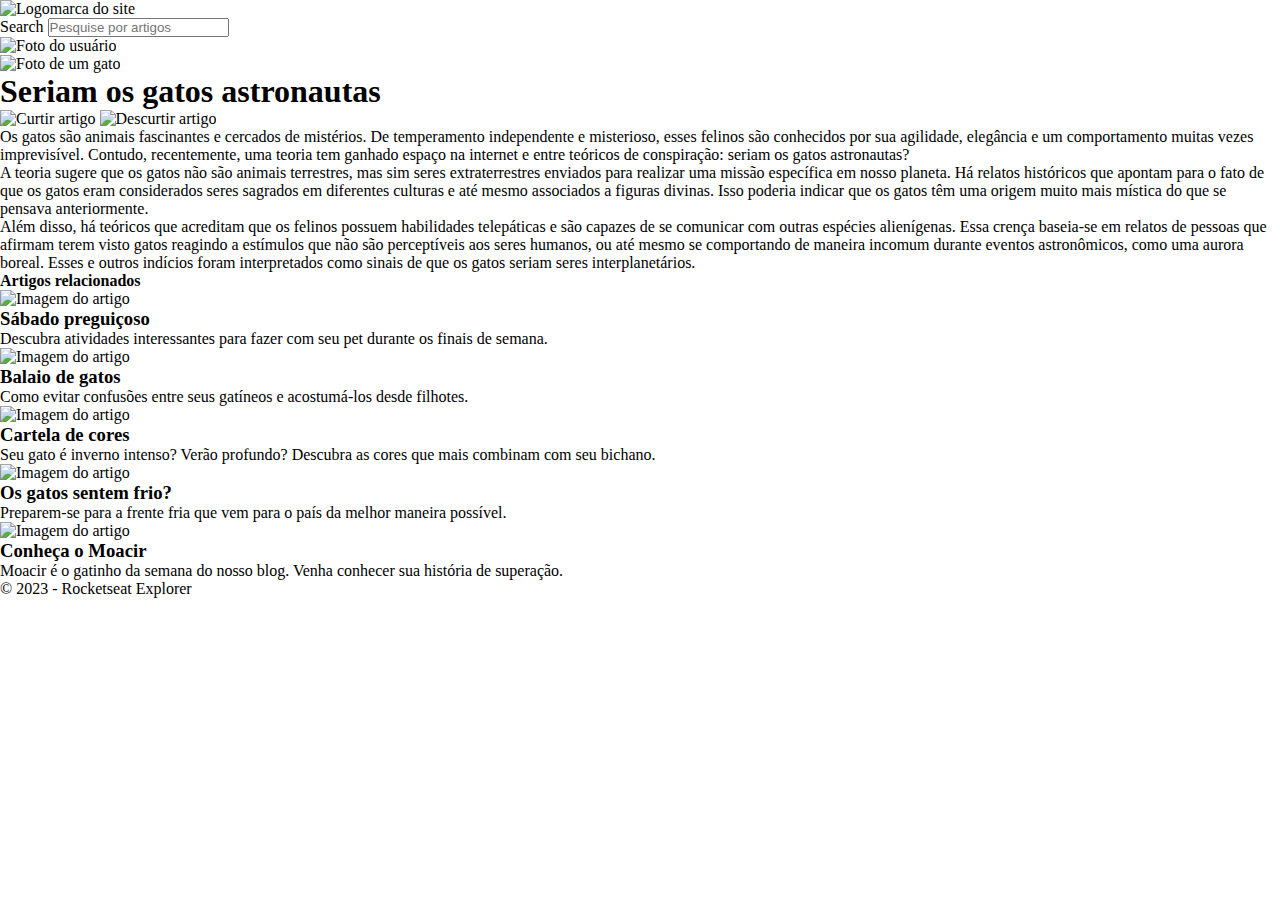
==== layout-html-css-04/index.html @ a087661b "feat criação de estrutura html para blog de gatos" ====
<!DOCTYPE html>
<html lang="pt-br">
  <head>
    <meta charset="UTF-8" />
    <meta name="viewport" content="width=device-width, initial-scale=1.0" />
    <link rel="stylesheet" href="./style.css" />
    <title>Cats Blog</title>
  </head>
  <body>
    <div id="app">
      <header>
        <nav>
          <img id="logo" src="" alt="Logomarca do site" />
          <form>
            <div class="input-wrapper">
              <label for="search">Search</label>
              <input
                type="text"
                id="search"
                placeholder="Pesquise por artigos"
              />
            </div>
          </form>
          <img id="avatar" src="" alt="Foto do usuário" />
        </nav>
      </header>
      <main>
        <img src="" alt="Foto de um gato" />
        <div class="container">
          <section>
            <h1>Seriam os gatos astronautas</h1>
            <div class="curtir-artigo">
              <img class="like-deslike" src="" alt="Curtir artigo" />
              <img class="like-deslike" src="" alt="Descurtir artigo" />
            </div>
            <p>
              Os gatos são animais fascinantes e cercados de mistérios. De
              temperamento independente e misterioso, esses felinos são
              conhecidos por sua agilidade, elegância e um comportamento muitas
              vezes imprevisível. Contudo, recentemente, uma teoria tem ganhado
              espaço na internet e entre teóricos de conspiração: seriam os
              gatos astronautas?
              <br />
              A teoria sugere que os gatos não são animais terrestres, mas sim
              seres extraterrestres enviados para realizar uma missão específica
              em nosso planeta. Há relatos históricos que apontam para o fato de
              que os gatos eram considerados seres sagrados em diferentes
              culturas e até mesmo associados a figuras divinas. Isso poderia
              indicar que os gatos têm uma origem muito mais mística do que se
              pensava anteriormente.
              <br />
              Além disso, há teóricos que acreditam que os felinos possuem
              habilidades telepáticas e são capazes de se comunicar com outras
              espécies alienígenas. Essa crença baseia-se em relatos de pessoas
              que afirmam terem visto gatos reagindo a estímulos que não são
              perceptíveis aos seres humanos, ou até mesmo se comportando de
              maneira incomum durante eventos astronômicos, como uma aurora
              boreal. Esses e outros indícios foram interpretados como sinais de
              que os gatos seriam seres interplanetários.
            </p>
          </section>
          <aside>
            <strong>Artigos relacionados</strong>
            <div class="article">
              <img src="" alt="Imagem do artigo" />
              <h3>Sábado preguiçoso</h3>
              <p>
                Descubra atividades interessantes para fazer com seu pet durante
                os finais de semana.
              </p>
            </div>
            <div class="article">
              <img src="" alt="Imagem do artigo" />
              <h3>Balaio de gatos</h3>
              <p>
                Como evitar confusões entre seus gatíneos e acostumá-los desde
                filhotes.
              </p>
            </div>
            <div class="article">
              <img src="" alt="Imagem do artigo" />
              <h3>Cartela de cores</h3>
              <p>
                Seu gato é inverno intenso? Verão profundo? Descubra as cores
                que mais combinam com seu bichano.
              </p>
            </div>
            <div class="article">
              <img src="" alt="Imagem do artigo" />
              <h3>Os gatos sentem frio?</h3>
              <p>
                Preparem-se para a frente fria que vem para o país da melhor
                maneira possível.
              </p>
            </div>
            <div class="article">
              <img src="" alt="Imagem do artigo" />
              <h3>Conheça o Moacir</h3>
              <p>
                Moacir é o gatinho da semana do nosso blog. Venha conhecer sua
                história de superação.
              </p>
            </div>
          </aside>
        </div>
      </main>
      <footer>© 2023 - Rocketseat Explorer</footer>
    </div>
  </body>
</html>
---- layout-html-css-04/style.css ----
* {
  margin: 0;
  padding: 0;
  box-sizing: border-box;

  -webkit-font-smoothing: antialiased;
  -moz-osx-font-smoothing: grayscale;
}

:root {
  font-size: 62.5%;
}

body {
  font-size: 1.6rem;
}
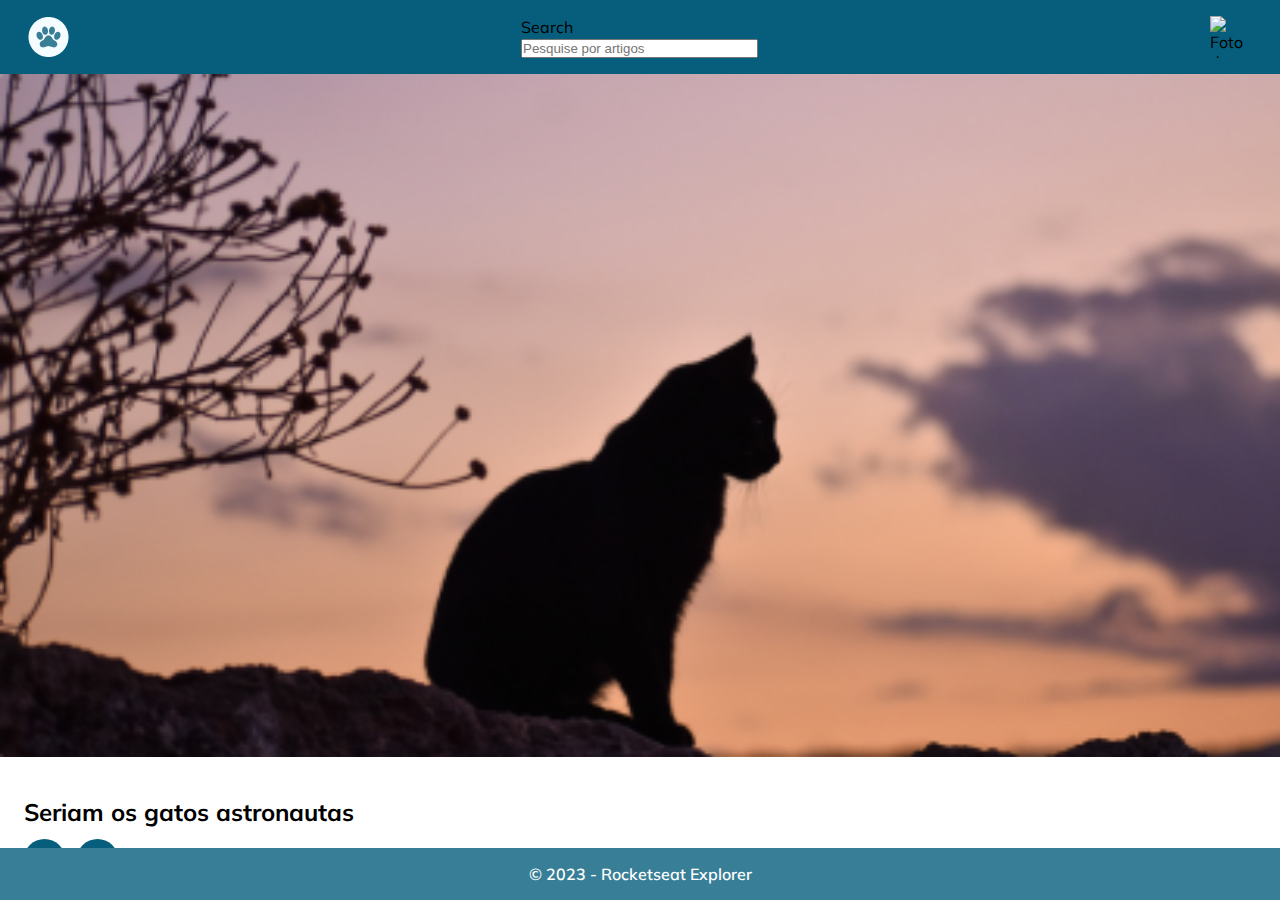
==== commit 99e1adca: "feat estilização mobile-first do blog" ====
--- a/layout-html-css-04/index.html
+++ b/layout-html-css-04/index.html
@@ -1,6 +1,13 @@
 <!DOCTYPE html>
 <html lang="pt-br">
   <head>
+    <link rel="preconnect" href="https://fonts.googleapis.com" />
+    <link rel="preconnect" href="https://fonts.gstatic.com" crossorigin />
+    <link
+      href="https://fonts.googleapis.com/css2?family=Mulish:wght@400;600;700&display=swap"
+      rel="stylesheet"
+    />
+
     <meta charset="UTF-8" />
     <meta name="viewport" content="width=device-width, initial-scale=1.0" />
     <link rel="stylesheet" href="./style.css" />
@@ -10,7 +17,7 @@
     <div id="app">
       <header>
         <nav>
-          <img id="logo" src="" alt="Logomarca do site" />
+          <img id="logo" src="./assets/paw.png" alt="Logomarca do site" />
           <form>
             <div class="input-wrapper">
               <label for="search">Search</label>
@@ -21,17 +28,33 @@
               />
             </div>
           </form>
-          <img id="avatar" src="" alt="Foto do usuário" />
+          <img
+            id="avatar"
+            src="https://randomuser.me/api/portraits/women/6.jpg"
+            alt="Foto do usuário"
+          />
         </nav>
       </header>
       <main>
-        <img src="" alt="Foto de um gato" />
+        <img src="./assets/main-photo.png" alt="Foto de um gato" />
         <div class="container">
           <section>
             <h1>Seriam os gatos astronautas</h1>
             <div class="curtir-artigo">
-              <img class="like-deslike" src="" alt="Curtir artigo" />
-              <img class="like-deslike" src="" alt="Descurtir artigo" />
+              <div class="like-dislike-btn">
+                <img
+                  class="like-deslike"
+                  src="./assets/like.svg"
+                  alt="Curtir artigo"
+                />
+              </div>
+              <div class="like-dislike-btn">
+                <img
+                  class="like-deslike"
+                  src="./assets/dislike.svg"
+                  alt="Descurtir artigo"
+                />
+              </div>
             </div>
             <p>
               Os gatos são animais fascinantes e cercados de mistérios. De
@@ -48,7 +71,8 @@
               culturas e até mesmo associados a figuras divinas. Isso poderia
               indicar que os gatos têm uma origem muito mais mística do que se
               pensava anteriormente.
-              <br />
+            </p>
+            <p>
               Além disso, há teóricos que acreditam que os felinos possuem
               habilidades telepáticas e são capazes de se comunicar com outras
               espécies alienígenas. Essa crença baseia-se em relatos de pessoas
@@ -62,7 +86,7 @@
           <aside>
             <strong>Artigos relacionados</strong>
             <div class="article">
-              <img src="" alt="Imagem do artigo" />
+              <img src="./assets/cat01.png" alt="Imagem do artigo" />
               <h3>Sábado preguiçoso</h3>
               <p>
                 Descubra atividades interessantes para fazer com seu pet durante
@@ -70,7 +94,7 @@
               </p>
             </div>
             <div class="article">
-              <img src="" alt="Imagem do artigo" />
+              <img src="./assets/cat02.png" alt="Imagem do artigo" />
               <h3>Balaio de gatos</h3>
               <p>
                 Como evitar confusões entre seus gatíneos e acostumá-los desde
@@ -78,7 +102,7 @@
               </p>
             </div>
             <div class="article">
-              <img src="" alt="Imagem do artigo" />
+              <img src="./assets/cat03.png" alt="Imagem do artigo" />
               <h3>Cartela de cores</h3>
               <p>
                 Seu gato é inverno intenso? Verão profundo? Descubra as cores
@@ -86,7 +110,7 @@
               </p>
             </div>
             <div class="article">
-              <img src="" alt="Imagem do artigo" />
+              <img src="./assets/cat04.png" alt="Imagem do artigo" />
               <h3>Os gatos sentem frio?</h3>
               <p>
                 Preparem-se para a frente fria que vem para o país da melhor
@@ -94,7 +118,7 @@
               </p>
             </div>
             <div class="article">
-              <img src="" alt="Imagem do artigo" />
+              <img src="./assets/cat05.png" alt="Imagem do artigo" />
               <h3>Conheça o Moacir</h3>
               <p>
                 Moacir é o gatinho da semana do nosso blog. Venha conhecer sua
--- a/layout-html-css-04/style.css
+++ b/layout-html-css-04/style.css
@@ -9,8 +9,155 @@
 
 :root {
   font-size: 62.5%;
+
+  --color-base-white: #fff;
+
+  --color-base-black-400: #121214;
+  --color-base-black-700: #202024;
+
+  --color-base-green-400: #387e96;
+  --color-base-green-700: #065e7c;
 }
 
 body {
   font-size: 1.6rem;
+  font-family: "Mulish", sans-serif;
 }
+
+#app {
+  display: grid;
+  grid-template-rows: max-content 1fr max-content;
+
+  height: 100vh;
+}
+
+header {
+  background-color: var(--color-base-green-700);
+
+  padding: 1.6rem 2.8rem;
+}
+
+header nav {
+  display: flex;
+  align-items: center;
+  justify-content: space-between;
+  gap: 1.6rem;
+}
+
+.input-wrapper input {
+  width: 100%;
+}
+
+#avatar {
+  width: 4.2rem;
+  height: 4.2rem;
+}
+
+main {
+  background-color: #fff;
+
+  width: 100%;
+  overflow-x: hidden;
+}
+
+main > img {
+  width: 105%;
+
+  margin-bottom: 3.2rem;
+}
+
+.container {
+  margin-inline: 2.4rem;
+}
+
+main h1,
+aside strong {
+  font-size: 2.4rem;
+  font-weight: 700;
+  line-height: 160%;
+}
+
+main h1 {
+  margin-bottom: 0.8rem;
+}
+
+.curtir-artigo {
+  display: flex;
+  align-items: center;
+  gap: 1.2rem;
+
+  margin-bottom: 3.2rem;
+}
+
+.like-dislike-btn {
+  background-color: var(--color-base-green-700);
+
+  padding: 1.2rem 1.2rem 0.8rem;
+  border-radius: 50%;
+}
+
+main p {
+  font-weight: 400;
+  line-height: 160%;
+
+  margin-bottom: 3rem;
+}
+
+aside strong {
+  display: block;
+}
+
+aside {
+  display: grid;
+  gap: 3.2rem;
+
+  margin-bottom: 4rem;
+}
+
+.article {
+  max-height: 90px;
+
+  display: grid;
+  grid-template-columns: max-content 1fr;
+  grid-template-areas:
+    "a b b "
+    "a c c"
+    "a c c";
+  gap: 0 1.6rem;
+
+  overflow-y: hidden;
+}
+
+.article img {
+  aspect-ratio: 16/9;
+  object-fit: cover;
+
+  align-self: flex-start;
+  grid-area: a;
+
+  border-radius: 0.6rem;
+}
+
+.article h3 {
+  grid-area: b;
+
+  font-size: 1.8rem;
+}
+
+.article p {
+  grid-area: c;
+  align-self: center;
+
+  font-size: 1.4rem;
+}
+
+footer {
+  background-color: var(--color-base-green-400);
+  color: var(--color-base-white);
+
+  text-align: center;
+
+  padding: 1.6rem;
+  font-weight: 600;
+  line-height: normal;
+}
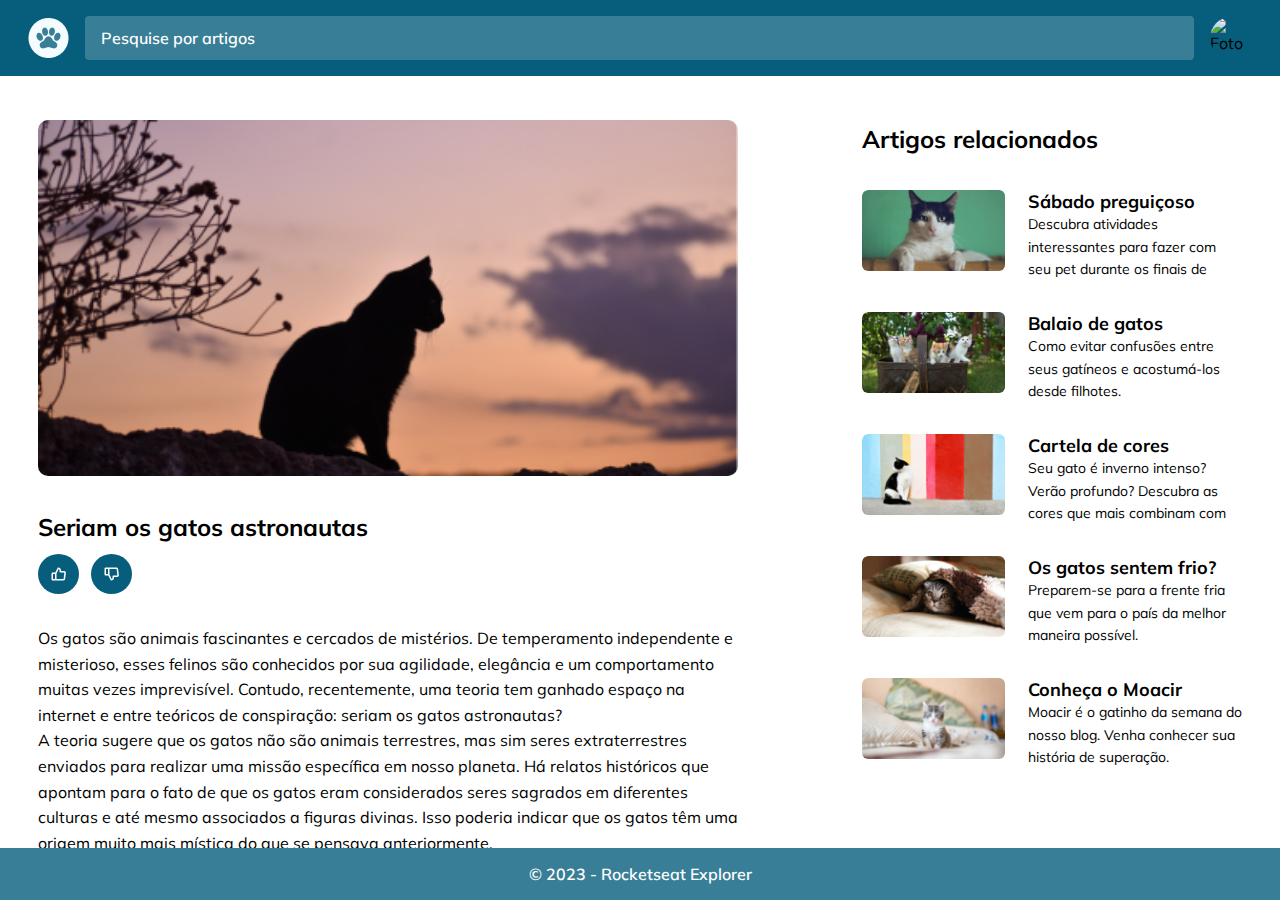
==== commit 696817f1: "feat responsividade para desktop" ====
--- a/layout-html-css-04/index.html
+++ b/layout-html-css-04/index.html
@@ -37,7 +37,7 @@
       </header>
       <main>
         <img src="./assets/main-photo.png" alt="Foto de um gato" />
-        <div class="container">
+      
           <section>
             <h1>Seriam os gatos astronautas</h1>
             <div class="curtir-artigo">
@@ -86,7 +86,9 @@
           <aside>
             <strong>Artigos relacionados</strong>
             <div class="article">
-              <img src="./assets/cat01.png" alt="Imagem do artigo" />
+              <div class="img-container">
+                <img src="./assets/cat01.png" alt="Imagem do artigo" />
+              </div>
               <h3>Sábado preguiçoso</h3>
               <p>
                 Descubra atividades interessantes para fazer com seu pet durante
@@ -94,7 +96,9 @@
               </p>
             </div>
             <div class="article">
-              <img src="./assets/cat02.png" alt="Imagem do artigo" />
+              <div class="img-container">
+                <img src="./assets/cat02.png" alt="Imagem do artigo" />
+              </div>
               <h3>Balaio de gatos</h3>
               <p>
                 Como evitar confusões entre seus gatíneos e acostumá-los desde
@@ -102,7 +106,9 @@
               </p>
             </div>
             <div class="article">
-              <img src="./assets/cat03.png" alt="Imagem do artigo" />
+              <div class="img-container">
+                <img src="./assets/cat03.png" alt="Imagem do artigo" />
+              </div>
               <h3>Cartela de cores</h3>
               <p>
                 Seu gato é inverno intenso? Verão profundo? Descubra as cores
@@ -110,7 +116,9 @@
               </p>
             </div>
             <div class="article">
-              <img src="./assets/cat04.png" alt="Imagem do artigo" />
+              <div class="img-container">
+                <img src="./assets/cat04.png" alt="Imagem do artigo" />
+              </div>
               <h3>Os gatos sentem frio?</h3>
               <p>
                 Preparem-se para a frente fria que vem para o país da melhor
@@ -118,7 +126,9 @@
               </p>
             </div>
             <div class="article">
-              <img src="./assets/cat05.png" alt="Imagem do artigo" />
+              <div class="img-container">
+                <img src="./assets/cat05.png" alt="Imagem do artigo" />
+              </div>
               <h3>Conheça o Moacir</h3>
               <p>
                 Moacir é o gatinho da semana do nosso blog. Venha conhecer sua
@@ -126,7 +136,7 @@
               </p>
             </div>
           </aside>
-        </div>
+  
       </main>
       <footer>© 2023 - Rocketseat Explorer</footer>
     </div>
--- a/layout-html-css-04/style.css
+++ b/layout-html-css-04/style.css
@@ -44,13 +44,42 @@
   gap: 1.6rem;
 }
 
+header form {
+  flex: 1;
+}
+
+.input-wrapper label {
+  width: 1px;
+  height: 1px;
+  overflow: hidden;
+  position: absolute;
+}
+
 .input-wrapper input {
   width: 100%;
+
+  padding: 1.2rem 1.6rem;
+  border: none;
+  border-radius: 0.4rem;
+
+  background-color: var(--color-base-green-400);
+  color: var(--color-base-white);
+
+  font-family: "Mulish", sans-serif;
+  font-size: 1.6rem;
+  font-weight: 600;
+  line-height: 100%;
+}
+
+.input-wrapper input::placeholder {
+  color: var(--color-base-white);
 }
 
 #avatar {
   width: 4.2rem;
   height: 4.2rem;
+
+  border-radius: 50%;
 }
 
 main {
@@ -64,9 +93,20 @@
   width: 105%;
 
   margin-bottom: 3.2rem;
-}
-
-.container {
+  transition: all 0.8s ease-in-out;
+}
+
+main > img:hover {
+  filter: hue-rotate(10deg) contrast(102%) saturate(200%);
+  transform: scale(1.1);
+}
+
+/* .container {
+  margin-inline: 2.4rem;
+} */
+
+section,
+aside {
   margin-inline: 2.4rem;
 }
 
@@ -94,6 +134,12 @@
 
   padding: 1.2rem 1.2rem 0.8rem;
   border-radius: 50%;
+
+  transition: 0.8s ease-in-out;
+}
+
+.like-dislike-btn:hover {
+  opacity: 0.6;
 }
 
 main p {
@@ -128,14 +174,31 @@
   overflow-y: hidden;
 }
 
+.article .img-container {
+  width: 15rem;
+  height: 8.4rem;
+
+  border-radius: 0.6rem;
+  align-self: flex-start;
+  grid-area: a;
+
+  overflow: hidden;
+}
+
 .article img {
+  width: 95%;
+
   aspect-ratio: 16/9;
   object-fit: cover;
 
-  align-self: flex-start;
-  grid-area: a;
-
   border-radius: 0.6rem;
+
+  transition: all 0.8s linear;
+}
+
+.article img:hover {
+  filter: hue-rotate(7deg) contrast(102%) saturate(200%);
+  transform: scale(1.1);
 }
 
 .article h3 {
@@ -161,3 +224,87 @@
   font-weight: 600;
   line-height: normal;
 }
+
+/* Animations */
+header {
+  --startY: -100%;
+  --startX: 0%;
+  animation: entrance 0.8s;
+}
+
+footer {
+  --startY: 100%;
+  --startX: 0%;
+  animation: entrance 0.8s;
+}
+
+main {
+  --startY: 0%;
+  --startX: -100%;
+  animation: entrance 0.8s;
+}
+
+#avatar {
+  animation: avatar 1s ease-out;
+}
+
+@keyframes entrance {
+  0% {
+    opacity: 0;
+    transform: translate(var(--startX), var(--startY));
+  }
+  50% {
+    opacity: 0.2;
+  }
+}
+
+@keyframes avatar {
+  from {
+    transform: scale(2);
+  }
+  to {
+    transform: scale(1);
+  }
+}
+
+/* Media queries */
+
+@media (min-width: 1250px) {
+  main {
+    display: grid;
+    justify-content: center;
+    grid-template-columns: repeat(2, max-content);
+    grid-template-areas:
+      "a c"
+      "b c";
+    gap: 0 7.6rem;
+    padding: 4.4rem 5.6rem;
+  }
+
+  main > img {
+    grid-area: a;
+
+    margin-left:2.4rem;
+    border-radius: 1rem;
+  }
+
+  main > img:hover {
+    transform: scale(1.01);
+  }
+
+  main > img,
+  section {
+    width: 70rem;
+  }
+
+  section {
+    grid-area: b;
+  }
+
+  aside {
+    grid-area: c;
+    align-self: flex-start;
+
+    width: 38rem;
+  }
+}
